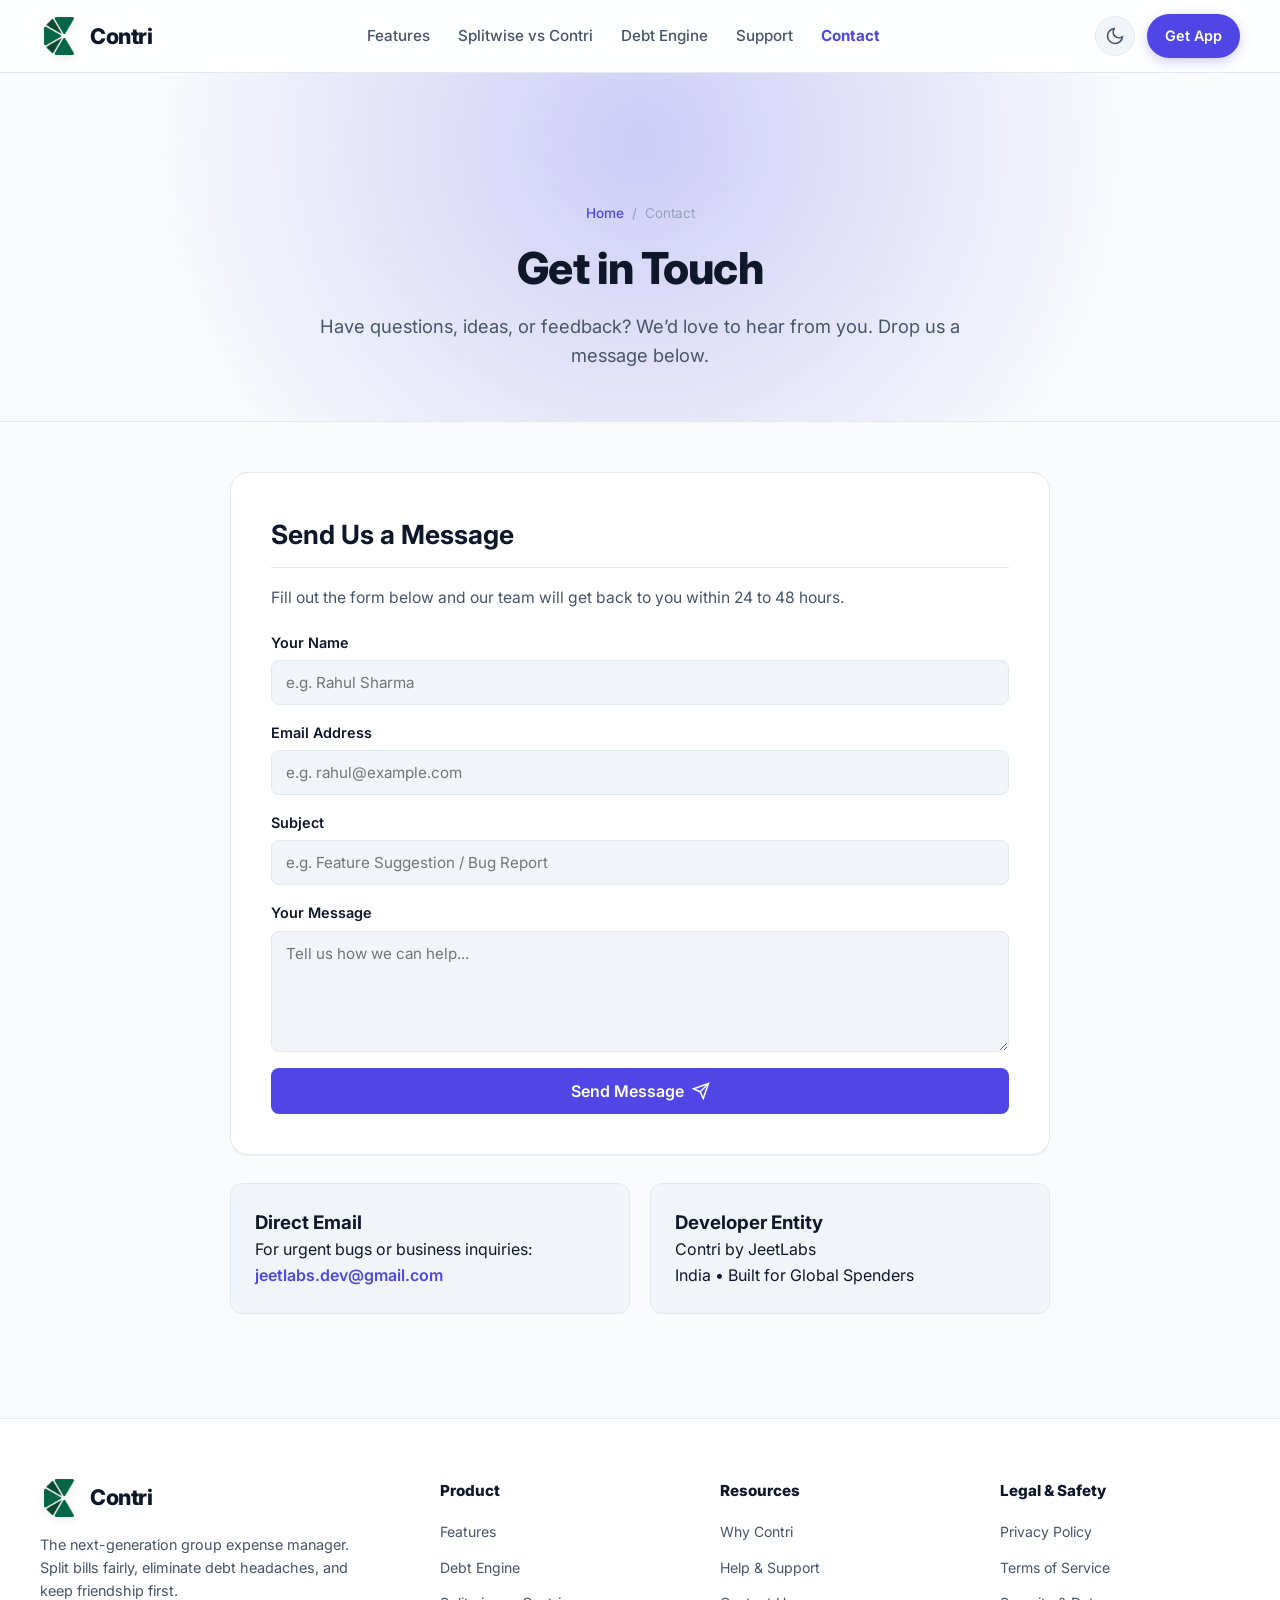
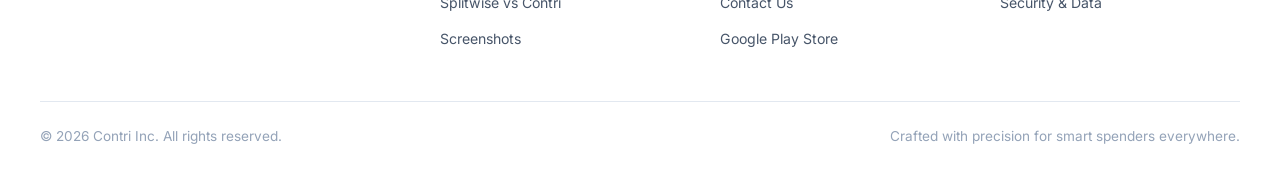
==== contact.html @ 37b5307f "Add full multi-page architecture: Privacy Policy, Terms, Splitwise vs Contri, Debt Engine, Support, " ====
<!DOCTYPE html>
<html lang="en" data-theme="light">
<head>
  <meta charset="UTF-8">
  <meta name="viewport" content="width=device-width, initial-scale=1.0, maximum-scale=5.0">
  <title>Contact Us - Contri | Developer & Customer Support</title>
  <meta name="description" content="Get in touch with the Contri team. Send feedback, report an issue, or ask general inquiries about our group expense splitting app.">
  <meta name="robots" content="index, follow">
  <meta name="theme-color" content="#4f46e5">

  <link rel="canonical" href="https://contri-jeetlabs.github.io/Contri/contact.html">
  <link rel="icon" type="image/png" href="assets/logo/logo.png">
  <link rel="apple-touch-icon" href="assets/logo/logo_with_bg.png">

  <!-- Open Graph -->
  <meta property="og:type" content="website">
  <meta property="og:title" content="Contact Contri Team">
  <meta property="og:description" content="Reach out to the Contri team for support, feature requests, or developer partnerships.">
  <meta property="og:url" content="https://contri-jeetlabs.github.io/Contri/contact.html">
  <meta property="og:image" content="https://contri-jeetlabs.github.io/Contri/assets/logo/logo_with_bg.png">

  <!-- Google Font: Inter -->
  <link rel="preconnect" href="https://fonts.googleapis.com">
  <link rel="preconnect" href="https://fonts.gstatic.com" crossorigin>
  <link href="https://fonts.googleapis.com/css2?family=Inter:wght@400;500;600;700;800;900&display=swap" rel="stylesheet">

  <link rel="stylesheet" href="css/style.css">

  <script type="application/ld+json">
  {
    "@context": "https://schema.org",
    "@type": "ContactPage",
    "name": "Contact Us - Contri",
    "url": "https://contri-jeetlabs.github.io/Contri/contact.html",
    "description": "Contact channels and feedback form for Contri."
  }
  </script>
</head>
<body>

  <!-- Header -->
  <header class="site-header">
    <div class="container nav-wrap">
      <a href="index.html" class="brand-link" aria-label="Contri Home">
        <img src="assets/logo/logo.png" alt="Contri Logo" class="brand-logo-img">
        <span>Contri</span>
      </a>

      <nav>
        <ul class="nav-links">
          <li class="nav-item"><a href="index.html#features">Features</a></li>
          <li class="nav-item"><a href="splitwise-vs-contri.html">Splitwise vs Contri</a></li>
          <li class="nav-item"><a href="debt-engine.html">Debt Engine</a></li>
          <li class="nav-item"><a href="support.html">Support</a></li>
          <li class="nav-item"><a href="contact.html" style="color: var(--color-primary); font-weight: 700;">Contact</a></li>
        </ul>
      </nav>

      <div class="nav-actions">
        <button id="themeToggleBtn" class="theme-toggle-btn" aria-label="Toggle dark/light theme" title="Switch Theme">
          <span id="themeIcon">
            <svg width="20" height="20" viewBox="0 0 24 24" fill="none" stroke="currentColor" stroke-width="2" stroke-linecap="round" stroke-linejoin="round">
              <path d="M21 12.79A9 9 0 1 1 11.21 3 7 7 0 0 0 21 12.79z"></path>
            </svg>
          </span>
        </button>

        <a href="https://play.google.com/store/apps/details?id=com.fndb.contriapp" target="_blank" rel="noopener noreferrer" class="btn-nav-download" title="Download Contri on Google Play">
          <span>Get App</span>
        </a>

        <button id="menuToggle" class="menu-toggle-btn" aria-label="Open mobile navigation menu">
          <svg width="24" height="24" viewBox="0 0 24 24" fill="none" stroke="currentColor" stroke-width="2">
            <line x1="3" y1="12" x2="21" y2="12"></line>
            <line x1="3" y1="6" x2="21" y2="6"></line>
            <line x1="3" y1="18" x2="21" y2="18"></line>
          </svg>
        </button>
      </div>
    </div>

    <!-- Mobile Drawer Nav -->
    <div id="mobileNav" class="mobile-nav">
      <a href="index.html" class="mobile-nav-link">Home</a>
      <a href="splitwise-vs-contri.html" class="mobile-nav-link">Splitwise vs Contri</a>
      <a href="debt-engine.html" class="mobile-nav-link">Debt Engine</a>
      <a href="support.html" class="mobile-nav-link">Support & FAQ</a>
      <a href="contact.html" class="mobile-nav-link">Contact</a>
      <a href="https://play.google.com/store/apps/details?id=com.fndb.contriapp" target="_blank" rel="noopener noreferrer" class="btn-play-store" style="justify-content: center; margin-top: 10px;">
        <span class="play-store-text">
          <span class="play-store-sub">GET IT ON</span>
          <span class="play-store-main">Google Play</span>
        </span>
      </a>
    </div>
  </header>

  <!-- Hero Section -->
  <section class="inner-hero-section">
    <div class="container inner-hero-wrap">
      <div class="breadcrumb-nav">
        <a href="index.html">Home</a>
        <span>/</span>
        <span>Contact</span>
      </div>
      <h1 class="inner-hero-title">Get in Touch</h1>
      <p class="inner-hero-sub">
        Have questions, ideas, or feedback? We’d love to hear from you. Drop us a message below.
      </p>
    </div>
  </section>

  <!-- Content Section -->
  <section class="inner-content-section">
    <div class="container inner-content-wrap">
      
      <div class="prose-card">
        <h2>Send Us a Message</h2>
        <p>Fill out the form below and our team will get back to you within 24 to 48 hours.</p>

        <form class="contact-form" id="contactForm" onsubmit="event.preventDefault(); alert('Thank you for reaching out! Your message has been sent to our developer team.'); this.reset();">
          <div class="form-group">
            <label for="name">Your Name</label>
            <input type="text" id="name" class="form-input" placeholder="e.g. Rahul Sharma" required>
          </div>

          <div class="form-group">
            <label for="email">Email Address</label>
            <input type="email" id="email" class="form-input" placeholder="e.g. rahul@example.com" required>
          </div>

          <div class="form-group">
            <label for="subject">Subject</label>
            <input type="text" id="subject" class="form-input" placeholder="e.g. Feature Suggestion / Bug Report" required>
          </div>

          <div class="form-group">
            <label for="message">Your Message</label>
            <textarea id="message" rows="5" class="form-textarea" placeholder="Tell us how we can help..." required></textarea>
          </div>

          <button type="submit" class="btn-submit">
            <span>Send Message</span>
            <svg width="18" height="18" viewBox="0 0 24 24" fill="none" stroke="currentColor" stroke-width="2">
              <line x1="22" y1="2" x2="11" y2="13"></line>
              <polygon points="22 2 15 22 11 13 2 9 22 2"></polygon>
            </svg>
          </button>
        </form>
      </div>

      <div class="feature-vs-grid">
        <div class="vs-card">
          <h3>Direct Email</h3>
          <p>For urgent bugs or business inquiries:</p>
          <p><a href="mailto:jeetlabs.dev@gmail.com" style="color: var(--color-primary); font-weight: 600;">jeetlabs.dev@gmail.com</a></p>
        </div>

        <div class="vs-card">
          <h3>Developer Entity</h3>
          <p>Contri by JeetLabs</p>
          <p>India • Built for Global Spenders</p>
        </div>
      </div>

    </div>
  </section>

  <!-- Footer -->
  <footer class="site-footer">
    <div class="container">
      <div class="footer-top">
        <div class="footer-brand-col">
          <a href="index.html" class="brand-link">
            <img src="assets/logo/logo.png" alt="Contri Logo" class="brand-logo-img">
            <span>Contri</span>
          </a>
          <p class="footer-desc">
            The next-generation group expense manager. Split bills fairly, eliminate debt headaches, and keep friendship first.
          </p>
        </div>

        <div class="footer-col">
          <h4>Product</h4>
          <ul>
            <li><a href="index.html#features">Features</a></li>
            <li><a href="debt-engine.html">Debt Engine</a></li>
            <li><a href="splitwise-vs-contri.html">Splitwise vs Contri</a></li>
            <li><a href="index.html#screenshots">Screenshots</a></li>
          </ul>
        </div>

        <div class="footer-col">
          <h4>Resources</h4>
          <ul>
            <li><a href="index.html#comparison">Why Contri</a></li>
            <li><a href="support.html">Help & Support</a></li>
            <li><a href="contact.html">Contact Us</a></li>
            <li><a href="https://play.google.com/store/apps/details?id=com.fndb.contriapp" target="_blank" rel="noopener noreferrer">Google Play Store</a></li>
          </ul>
        </div>

        <div class="footer-col">
          <h4>Legal & Safety</h4>
          <ul>
            <li><a href="privacy.html">Privacy Policy</a></li>
            <li><a href="terms.html">Terms of Service</a></li>
            <li><a href="support.html#security">Security & Data</a></li>
          </ul>
        </div>
      </div>

      <div class="footer-bottom">
        <p>&copy; 2026 Contri Inc. All rights reserved.</p>
        <p>Crafted with precision for smart spenders everywhere.</p>
      </div>
    </div>
  </footer>

  <script src="js/app.js"></script>
</body>
</html>
---- css/style.css ----
/* ==========================================================================
   Contri - The Smartest Way to Split Expenses
   Official Landing Page Stylesheet
   Crafted with Intentional Aesthetic, Dual-Theme Support & 320px Responsiveness
   ========================================================================== */

:root {
  /* Brand Tokens - Light Theme */
  --color-primary: #4f46e5;
  --color-primary-hover: #4338ca;
  --color-primary-light: #eef2ff;
  --color-primary-glow: rgba(79, 70, 229, 0.25);
  
  --color-secondary: #0d9488;
  --color-secondary-light: #f0fdfa;
  
  --color-accent-green: #10b981;
  --color-accent-green-bg: #ecfdf5;
  --color-accent-green-text: #065f46;
  
  --color-accent-red: #ef4444;
  --color-accent-red-bg: #fef2f2;
  --color-accent-red-text: #991b1b;
  
  --color-brand-emerald: #059669;
  --color-brand-mint: #d1fae5;

  /* Surfaces & Backgrounds */
  --bg-page: #f8fafc;
  --bg-surface: #ffffff;
  --bg-surface-elevated: #ffffff;
  --bg-surface-subtle: #f1f5f9;
  --bg-glass: rgba(255, 255, 255, 0.85);
  --bg-phone-frame: #1e293b;
  --bg-phone-screen: #f8fafc;

  /* Borders & Dividers */
  --border-subtle: #e2e8f0;
  --border-strong: #cbd5e1;
  --border-focus: #6366f1;

  /* Typography */
  --text-primary: #0f172a;
  --text-secondary: #475569;
  --text-muted: #94a3b8;
  --text-inverse: #ffffff;
  --font-family: 'Inter', -apple-system, BlinkMacSystemFont, 'Segoe UI', Roboto, Helvetica, Arial, sans-serif;

  /* Shadows */
  --shadow-sm: 0 1px 2px 0 rgba(0, 0, 0, 0.05);
  --shadow-md: 0 4px 6px -1px rgba(0, 0, 0, 0.08), 0 2px 4px -2px rgba(0, 0, 0, 0.05);
  --shadow-lg: 0 10px 15px -3px rgba(0, 0, 0, 0.08), 0 4px 6px -4px rgba(0, 0, 0, 0.04);
  --shadow-xl: 0 20px 25px -5px rgba(0, 0, 0, 0.1), 0 8px 10px -6px rgba(0, 0, 0, 0.05);
  --shadow-glow: 0 0 35px -5px rgba(79, 70, 229, 0.25);
  --shadow-phone: 0 25px 60px -15px rgba(15, 23, 42, 0.25), 0 0 0 1px rgba(255, 255, 255, 0.1);

  /* Radius */
  --radius-sm: 8px;
  --radius-md: 12px;
  --radius-lg: 18px;
  --radius-xl: 26px;
  --radius-full: 9999px;

  /* Transitions */
  --transition-fast: 0.15s cubic-bezier(0.4, 0, 0.2, 1);
  --transition-normal: 0.3s cubic-bezier(0.4, 0, 0.2, 1);
  --transition-spring: 0.5s cubic-bezier(0.175, 0.885, 0.32, 1.275);
}

/* Dark Theme Tokens */
[data-theme="dark"] {
  --color-primary: #6366f1;
  --color-primary-hover: #4f46e5;
  --color-primary-light: rgba(99, 102, 241, 0.15);
  --color-primary-glow: rgba(99, 102, 241, 0.35);

  --color-secondary: #14b8a6;
  --color-secondary-light: rgba(20, 184, 166, 0.15);

  --color-accent-green: #34d399;
  --color-accent-green-bg: rgba(16, 185, 129, 0.15);
  --color-accent-green-text: #a7f3d0;

  --color-accent-red: #f87171;
  --color-accent-red-bg: rgba(239, 68, 68, 0.15);
  --color-accent-red-text: #fecaca;

  --color-brand-emerald: #10b981;
  --color-brand-mint: rgba(16, 185, 129, 0.2);

  --bg-page: #090d16;
  --bg-surface: #111827;
  --bg-surface-elevated: #1e293b;
  --bg-surface-subtle: #172033;
  --bg-glass: rgba(17, 24, 39, 0.85);
  --bg-phone-frame: #030712;
  --bg-phone-screen: #0f172a;

  --border-subtle: #1f293d;
  --border-strong: #334155;
  --border-focus: #818cf8;

  --text-primary: #f8fafc;
  --text-secondary: #cbd5e1;
  --text-muted: #64748b;
  --text-inverse: #090d16;

  --shadow-sm: 0 1px 2px 0 rgba(0, 0, 0, 0.4);
  --shadow-md: 0 4px 6px -1px rgba(0, 0, 0, 0.5), 0 2px 4px -2px rgba(0, 0, 0, 0.4);
  --shadow-lg: 0 10px 15px -3px rgba(0, 0, 0, 0.6), 0 4px 6px -4px rgba(0, 0, 0, 0.4);
  --shadow-xl: 0 20px 25px -5px rgba(0, 0, 0, 0.7), 0 8px 10px -6px rgba(0, 0, 0, 0.5);
  --shadow-glow: 0 0 45px 0 rgba(99, 102, 241, 0.2);
  --shadow-phone: 0 25px 60px -15px rgba(0, 0, 0, 0.8), 0 0 0 1px rgba(255, 255, 255, 0.08);
}

/* ==========================================================================
   Base & Reset
   ========================================================================== */
*, *::before, *::after {
  box-sizing: border-box;
  margin: 0;
  padding: 0;
}

html {
  scroll-behavior: smooth;
  font-size: 16px;
  -webkit-text-size-adjust: 100%;
}

body {
  font-family: var(--font-family);
  background-color: var(--bg-page);
  color: var(--text-primary);
  line-height: 1.6;
  overflow-x: hidden;
  transition: background-color var(--transition-normal), color var(--transition-normal);
  min-width: 320px;
}

a {
  color: inherit;
  text-decoration: none;
}

img, svg {
  display: block;
  max-width: 100%;
}

button {
  font-family: inherit;
  cursor: pointer;
  border: none;
  background: none;
}

/* Container */
.container {
  width: 100%;
  max-width: 1240px;
  margin: 0 auto;
  padding: 0 20px;
}

@media (max-width: 640px) {
  .container {
    padding: 0 16px;
  }
}

/* ==========================================================================
   Header & Navigation
   ========================================================================== */
.site-header {
  position: sticky;
  top: 0;
  z-index: 100;
  background: var(--bg-glass);
  backdrop-filter: blur(16px);
  -webkit-backdrop-filter: blur(16px);
  border-bottom: 1px solid var(--border-subtle);
  transition: background var(--transition-normal), border var(--transition-normal);
}

.nav-wrap {
  display: flex;
  align-items: center;
  justify-content: space-between;
  height: 72px;
}

.brand-link {
  display: flex;
  align-items: center;
  gap: 12px;
  font-weight: 800;
  font-size: 1.35rem;
  letter-spacing: -0.02em;
  color: var(--text-primary);
}

.brand-logo-img {
  width: 38px;
  height: 38px;
  object-fit: contain;
  filter: drop-shadow(0 2px 4px rgba(0, 0, 0, 0.1));
}

.nav-links {
  display: flex;
  align-items: center;
  gap: 28px;
  list-style: none;
}

.nav-item a {
  font-size: 0.95rem;
  font-weight: 500;
  color: var(--text-secondary);
  transition: color var(--transition-fast);
  position: relative;
}

.nav-item a:hover {
  color: var(--color-primary);
}

.nav-actions {
  display: flex;
  align-items: center;
  gap: 12px;
}

.theme-toggle-btn {
  width: 40px;
  height: 40px;
  border-radius: var(--radius-full);
  display: flex;
  align-items: center;
  justify-content: center;
  background: var(--bg-surface-subtle);
  color: var(--text-secondary);
  border: 1px solid var(--border-subtle);
  transition: all var(--transition-fast);
}

.theme-toggle-btn:hover {
  color: var(--color-primary);
  border-color: var(--color-primary);
  transform: rotate(15deg);
}

.btn-nav-download {
  display: inline-flex;
  align-items: center;
  gap: 8px;
  padding: 10px 18px;
  background: var(--color-primary);
  color: #ffffff !important;
  font-size: 0.9rem;
  font-weight: 600;
  border-radius: var(--radius-full);
  box-shadow: 0 4px 12px var(--color-primary-glow);
  transition: all var(--transition-fast);
}

.btn-nav-download:hover {
  background: var(--color-primary-hover);
  transform: translateY(-1px);
  box-shadow: 0 6px 16px var(--color-primary-glow);
}

.menu-toggle-btn {
  display: none;
  width: 40px;
  height: 40px;
  align-items: center;
  justify-content: center;
  color: var(--text-primary);
  background: var(--bg-surface-subtle);
  border-radius: var(--radius-sm);
  border: 1px solid var(--border-subtle);
}

/* Mobile Nav Drawer */
.mobile-nav {
  display: none;
  position: fixed;
  top: 72px;
  left: 0;
  right: 0;
  background: var(--bg-surface);
  border-bottom: 1px solid var(--border-subtle);
  padding: 20px;
  box-shadow: var(--shadow-xl);
  z-index: 99;
  flex-direction: column;
  gap: 16px;
}

.mobile-nav.open {
  display: flex;
  animation: slideDown 0.25s ease-out;
}

.mobile-nav-link {
  font-size: 1.05rem;
  font-weight: 600;
  padding: 10px 0;
  border-bottom: 1px solid var(--border-subtle);
  color: var(--text-primary);
}

/* ==========================================================================
   Hero Section
   ========================================================================== */
.hero-section {
  position: relative;
  padding: 60px 0 80px;
  overflow: hidden;
}

.hero-glow-bg {
  position: absolute;
  top: -100px;
  left: 50%;
  transform: translateX(-50%);
  width: 900px;
  height: 500px;
  background: radial-gradient(circle, var(--color-primary-glow) 0%, rgba(13, 148, 136, 0.08) 50%, transparent 75%);
  filter: blur(80px);
  pointer-events: none;
  z-index: 0;
}

.hero-grid {
  display: grid;
  grid-template-columns: 1.1fr 0.9fr;
  align-items: center;
  gap: 48px;
  position: relative;
  z-index: 1;
}

.hero-content {
  display: flex;
  flex-direction: column;
  align-items: flex-start;
}

.hero-badge {
  display: inline-flex;
  align-items: center;
  gap: 8px;
  padding: 6px 14px;
  background: var(--color-primary-light);
  border: 1px solid rgba(79, 70, 229, 0.2);
  border-radius: var(--radius-full);
  font-size: 0.85rem;
  font-weight: 600;
  color: var(--color-primary);
  margin-bottom: 20px;
}

.badge-pulse-dot {
  width: 8px;
  height: 8px;
  background-color: var(--color-accent-green);
  border-radius: var(--radius-full);
  box-shadow: 0 0 0 0 rgba(16, 185, 129, 0.7);
  animation: pulseGreen 2s infinite;
}

.hero-title {
  font-size: clamp(2.3rem, 4.5vw, 3.8rem);
  font-weight: 900;
  line-height: 1.12;
  letter-spacing: -0.035em;
  color: var(--text-primary);
  margin-bottom: 20px;
}

.text-gradient {
  background: linear-gradient(135deg, var(--color-primary) 0%, #0d9488 100%);
  -webkit-background-clip: text;
  -webkit-text-fill-color: transparent;
}

.hero-description {
  font-size: clamp(1.05rem, 1.8vw, 1.25rem);
  color: var(--text-secondary);
  line-height: 1.6;
  margin-bottom: 32px;
  max-width: 540px;
}

.hero-cta-group {
  display: flex;
  flex-wrap: wrap;
  align-items: center;
  gap: 16px;
  margin-bottom: 36px;
  width: 100%;
}

.btn-play-store {
  display: inline-flex;
  align-items: center;
  gap: 14px;
  padding: 12px 24px;
  background: #000000;
  color: #ffffff !important;
  border-radius: var(--radius-md);
  border: 1px solid #334155;
  transition: all var(--transition-fast);
  box-shadow: var(--shadow-md);
}

[data-theme="dark"] .btn-play-store {
  background: #1e293b;
  border-color: #475569;
}

.btn-play-store:hover {
  transform: translateY(-2px);
  box-shadow: var(--shadow-lg);
  border-color: var(--color-primary);
}

.play-store-icon {
  width: 28px;
  height: 28px;
  flex-shrink: 0;
}

.play-store-text {
  display: flex;
  flex-direction: column;
  text-align: left;
}

.play-store-sub {
  font-size: 0.7rem;
  letter-spacing: 0.05em;
  text-transform: uppercase;
  color: #94a3b8;
  line-height: 1;
  margin-bottom: 3px;
}

.play-store-main {
  font-size: 1.15rem;
  font-weight: 700;
  line-height: 1.1;
  color: #ffffff;
}

.btn-tour-demo {
  display: inline-flex;
  align-items: center;
  gap: 10px;
  padding: 14px 22px;
  background: var(--bg-surface);
  color: var(--text-primary);
  border: 1px solid var(--border-subtle);
  border-radius: var(--radius-md);
  font-weight: 600;
  font-size: 0.98rem;
  box-shadow: var(--shadow-sm);
  transition: all var(--transition-fast);
}

.btn-tour-demo:hover {
  border-color: var(--color-primary);
  color: var(--color-primary);
  background: var(--color-primary-light);
  transform: translateY(-2px);
}

.hero-feature-highlights {
  display: flex;
  flex-wrap: wrap;
  align-items: center;
  gap: 10px;
  padding-top: 16px;
  border-top: 1px solid var(--border-subtle);
  width: 100%;
}

.feature-highlight-pill {
  display: inline-flex;
  align-items: center;
  gap: 6px;
  background: var(--bg-surface-elevated);
  border: 1px solid var(--border-subtle);
  border-radius: var(--radius-full);
  padding: 6px 14px;
  font-size: 0.8rem;
  font-weight: 600;
  color: var(--text-secondary);
  transition: all var(--transition-fast);
}

.feature-highlight-pill:hover {
  border-color: var(--color-brand-primary);
  color: var(--text-primary);
}

.feature-highlight-pill .highlight-icon {
  color: var(--color-brand-primary);
  font-weight: 800;
  font-size: 0.85rem;
}

/* ==========================================================================
   Hero Visual / Interactive 3D Phone Mockup (The Star Component)
   ========================================================================== */
.hero-phone-showcase {
  display: flex;
  flex-direction: column;
  align-items: center;
  justify-content: center;
  position: relative;
}

/* Floating Badges around Phone */
.floating-badge {
  position: absolute;
  background: var(--bg-surface);
  border: 1px solid var(--border-subtle);
  border-radius: var(--radius-lg);
  padding: 12px 16px;
  display: flex;
  align-items: center;
  gap: 12px;
  box-shadow: var(--shadow-xl);
  z-index: 10;
  backdrop-filter: blur(10px);
  animation: floatCard 4s ease-in-out infinite;
}

.badge-top-left {
  top: 40px;
  left: -25px;
  animation-delay: 0s;
}

.badge-bottom-right {
  bottom: 60px;
  right: -25px;
  animation-delay: 2s;
}

.badge-icon-box {
  width: 40px;
  height: 40px;
  border-radius: var(--radius-md);
  display: flex;
  align-items: center;
  justify-content: center;
  font-size: 1.25rem;
  flex-shrink: 0;
}

.badge-icon-green {
  background: var(--color-accent-green-bg);
  color: var(--color-accent-green);
}

.badge-icon-indigo {
  background: var(--color-primary-light);
  color: var(--color-primary);
}

.badge-info-label {
  font-size: 0.72rem;
  text-transform: uppercase;
  font-weight: 700;
  letter-spacing: 0.04em;
  color: var(--text-muted);
}

.badge-info-val {
  font-size: 1rem;
  font-weight: 800;
  color: var(--text-primary);
}

/* Smartphone Chassis */
.smartphone-device {
  width: 320px;
  height: 650px;
  background: var(--bg-phone-frame);
  border-radius: 48px;
  padding: 10px;
  box-shadow: var(--shadow-phone);
  position: relative;
  display: flex;
  flex-direction: column;
  border: 4px solid #334155;
  transition: transform 0.4s cubic-bezier(0.2, 0.8, 0.2, 1);
}

.smartphone-device:hover {
  transform: translateY(-6px) scale(1.01);
}

/* Glare & Reflection overlay */
.phone-glare {
  position: absolute;
  top: 0;
  left: 0;
  right: 0;
  height: 45%;
  background: linear-gradient(135deg, rgba(255, 255, 255, 0.12) 0%, transparent 60%);
  border-top-left-radius: 44px;
  border-top-right-radius: 44px;
  pointer-events: none;
  z-index: 20;
}

/* Dynamic Island / Speaker Notch */
.phone-island {
  position: absolute;
  top: 14px;
  left: 50%;
  transform: translateX(-50%);
  width: 96px;
  height: 24px;
  background: #000000;
  border-radius: 20px;
  z-index: 25;
  display: flex;
  align-items: center;
  justify-content: flex-end;
  padding: 0 10px;
  box-shadow: 0 1px 3px rgba(0, 0, 0, 0.3);
}

.island-camera {
  width: 10px;
  height: 10px;
  background: #111827;
  border-radius: var(--radius-full);
  border: 1px solid #1f2937;
}

/* Phone Screen Viewport */
.phone-screen {
  flex: 1;
  background: var(--bg-phone-screen);
  border-radius: 38px;
  overflow: hidden;
  position: relative;
  display: flex;
  flex-direction: column;
}

/* Screen Mode Switcher (Interactive vs Authentic Screenshot) */
.screen-mode-pill {
  position: absolute;
  top: 44px;
  left: 50%;
  transform: translateX(-50%);
  background: rgba(15, 23, 42, 0.85);
  backdrop-filter: blur(8px);
  padding: 3px 8px;
  border-radius: var(--radius-full);
  display: flex;
  gap: 4px;
  z-index: 18;
}

.mode-btn {
  font-size: 0.65rem;
  font-weight: 700;
  padding: 3px 8px;
  border-radius: var(--radius-full);
  color: #94a3b8;
  transition: all var(--transition-fast);
}

.mode-btn.active {
  background: var(--color-primary);
  color: #ffffff;
}

/* Status Bar Inside Phone */
.phone-status-bar {
  display: flex;
  justify-content: space-between;
  align-items: center;
  padding: 10px 18px 4px;
  font-size: 0.72rem;
  font-weight: 700;
  color: var(--text-primary);
  z-index: 15;
}

.status-time {
  font-weight: 700;
}

.status-icons {
  display: flex;
  align-items: center;
  gap: 6px;
  font-size: 0.7rem;
}

/* Screen Slides Container */
.screen-slides-wrap {
  flex: 1;
  position: relative;
  overflow: hidden;
}

.screen-slide {
  position: absolute;
  top: 0;
  left: 0;
  right: 0;
  bottom: 0;
  opacity: 0;
  transform: translateX(30px);
  transition: opacity 0.4s ease, transform 0.4s ease;
  pointer-events: none;
  display: flex;
  flex-direction: column;
  overflow-y: auto;
  scrollbar-width: none;
  -ms-overflow-style: none;
}

.screen-slide::-webkit-scrollbar {
  display: none;
}

.screen-slide.active {
  opacity: 1;
  transform: translateX(0);
  pointer-events: auto;
}

/* Authentic Screenshot Image mode */
.screenshot-img-view {
  width: 100%;
  height: 100%;
  object-fit: cover;
  display: block;
}

/* ==========================================================================
   Interactive Phone UI Components (Faithfully mirroring Contri App)
   ========================================================================== */
.app-screen-body {
  padding: 12px 14px 60px;
  display: flex;
  flex-direction: column;
  gap: 12px;
}

/* Top App Bar */
.mock-app-bar {
  display: flex;
  justify-content: space-between;
  align-items: center;
  margin-bottom: 2px;
  padding-top: 4px;
}

.mock-greeting {
  font-size: 0.72rem;
  color: var(--text-muted);
  font-weight: 500;
}

.mock-user-name {
  font-size: 1.15rem;
  font-weight: 800;
  color: var(--text-primary);
  line-height: 1.15;
  letter-spacing: -0.01em;
}

.mock-user-actions {
  display: flex;
  align-items: center;
  gap: 8px;
}

.mock-bell-btn {
  width: 32px;
  height: 32px;
  border-radius: var(--radius-full);
  background: var(--bg-surface);
  border: 1px solid var(--border-subtle);
  display: flex;
  align-items: center;
  justify-content: center;
  color: var(--text-secondary);
  position: relative;
  box-shadow: var(--shadow-sm);
  cursor: pointer;
}

.mock-bell-dot {
  position: absolute;
  top: 5px;
  right: 5px;
  width: 6px;
  height: 6px;
  background: #ef4444;
  border-radius: 50%;
  border: 1.2px solid var(--bg-surface);
}

.mock-avatar-user {
  width: 34px;
  height: 34px;
  border-radius: var(--radius-full);
  background: radial-gradient(circle at 35% 35%, #e11d48, #9f1239, #4c0519);
  border: 2px solid var(--bg-surface);
  color: #fff;
  display: flex;
  align-items: center;
  justify-content: center;
  font-size: 0.75rem;
  font-weight: 700;
  box-shadow: 0 2px 5px rgba(0, 0, 0, 0.15);
  cursor: pointer;
}

.mock-avatar-user-sm {
  width: 28px;
  height: 28px;
  border-radius: var(--radius-full);
  background: radial-gradient(circle at 35% 35%, #e11d48, #9f1239, #4c0519);
  border: 1.5px solid var(--bg-surface);
  color: #fff;
  display: flex;
  align-items: center;
  justify-content: center;
  font-size: 0.65rem;
  font-weight: 700;
  flex-shrink: 0;
}

/* Executive Net Balance Card (FlipSummaryCard) */
.mock-balance-card {
  background: var(--bg-surface);
  border: 1px solid rgba(46, 125, 50, 0.22);
  border-radius: 20px;
  padding: 13px 14px;
  box-shadow: var(--shadow-sm);
  display: flex;
  flex-direction: column;
  gap: 8px;
}

[data-theme="dark"] .mock-balance-card {
  border-color: rgba(76, 175, 80, 0.25);
}

.mock-balance-header {
  display: flex;
  justify-content: space-between;
  align-items: center;
}

.mock-balance-label {
  display: flex;
  align-items: center;
  gap: 5px;
  font-size: 0.65rem;
  font-weight: 800;
  letter-spacing: 0.08em;
  color: var(--text-muted);
}

.mock-icon-circle-success {
  width: 20px;
  height: 20px;
  border-radius: 50%;
  background: rgba(46, 125, 50, 0.12);
  color: #2e7d32;
  display: flex;
  align-items: center;
  justify-content: center;
}

[data-theme="dark"] .mock-icon-circle-success {
  background: rgba(76, 175, 80, 0.15);
  color: #4caf50;
}

.mock-status-pill-row {
  display: flex;
  align-items: center;
  gap: 4px;
}

.mock-pill-receive {
  font-size: 0.6rem;
  font-weight: 800;
  letter-spacing: 0.04em;
  padding: 2.5px 7px;
  border-radius: var(--radius-full);
  background: rgba(46, 125, 50, 0.1);
  color: #2e7d32;
  display: flex;
  align-items: center;
  gap: 4px;
}

[data-theme="dark"] .mock-pill-receive {
  background: rgba(76, 175, 80, 0.15);
  color: #4caf50;
}

.mock-pill-dot {
  width: 5px;
  height: 5px;
  border-radius: 50%;
  background: currentColor;
}

.mock-info-btn {
  color: var(--text-muted);
  cursor: pointer;
  display: flex;
  align-items: center;
  padding: 2px;
}

.mock-balance-amount {
  font-size: 1.85rem;
  font-weight: 900;
  color: #2e7d32;
  letter-spacing: -0.02em;
  line-height: 1;
  display: flex;
  align-items: baseline;
}

[data-theme="dark"] .mock-balance-amount {
  color: #4caf50;
}

.mock-amount-fraction {
  font-size: 1.35rem;
  font-weight: 700;
  opacity: 0.9;
}

.mock-balance-sub {
  font-size: 0.66rem;
  color: var(--text-muted);
  line-height: 1.2;
}

.mock-inner-split-card {
  background: var(--bg-surface-subtle);
  border-radius: 12px;
  border: 1px solid rgba(143, 143, 143, 0.12);
  padding: 7px 10px;
  display: flex;
  justify-content: space-between;
  align-items: center;
  margin-top: 2px;
}

.mock-split-col {
  display: flex;
  flex-direction: column;
  gap: 1px;
}

.mock-split-title {
  font-size: 0.62rem;
  color: var(--text-secondary);
  font-weight: 600;
  display: flex;
  align-items: center;
  gap: 3px;
}

.mock-split-divider {
  width: 1px;
  height: 24px;
  background: var(--border-subtle);
}

.mock-split-val-payable {
  font-size: 0.9rem;
  font-weight: 800;
  color: #d32f2f;
  line-height: 1.1;
}

[data-theme="dark"] .mock-split-val-payable {
  color: #ef5350;
}

.mock-split-val-receivable {
  font-size: 0.9rem;
  font-weight: 800;
  color: #2e7d32;
  line-height: 1.1;
}

[data-theme="dark"] .mock-split-val-receivable {
  color: #4caf50;
}

.mock-sub-fraction {
  font-size: 0.72rem;
  font-weight: 600;
}

.mock-card-swipe-hint {
  display: flex;
  align-items: center;
  justify-content: center;
  gap: 4px;
  font-size: 0.6rem;
  font-weight: 500;
  color: var(--text-muted);
  margin-top: 2px;
}

/* Quick Actions in Phone */
.mock-action-row {
  display: grid;
  grid-template-columns: 1fr 1fr;
  gap: 8px;
}

.mock-btn-add-primary {
  height: 42px;
  background: linear-gradient(135deg, var(--color-primary), #6366f1);
  color: #ffffff;
  border-radius: 14px;
  padding: 0 10px;
  font-size: 0.72rem;
  font-weight: 700;
  display: flex;
  align-items: center;
  justify-content: center;
  gap: 5px;
  box-shadow: 0 4px 10px var(--color-primary-glow);
  cursor: pointer;
  transition: transform var(--transition-fast);
}

.mock-btn-join-group {
  height: 42px;
  background: var(--bg-surface);
  color: var(--text-primary);
  border: 1.2px solid var(--border-subtle);
  border-radius: 14px;
  padding: 0 10px;
  font-size: 0.72rem;
  font-weight: 700;
  display: flex;
  align-items: center;
  justify-content: center;
  gap: 5px;
  cursor: pointer;
  box-shadow: var(--shadow-sm);
  transition: transform var(--transition-fast);
}

.mock-btn-add-primary:hover,
.mock-btn-join-group:hover {
  transform: translateY(-1px);
}

/* Your Groups Header & Badges */
.mock-section-title {
  display: flex;
  justify-content: space-between;
  align-items: center;
  font-size: 0.8rem;
  font-weight: 800;
  color: var(--text-primary);
  margin-top: 2px;
}

.mock-badge-count {
  background: var(--color-primary-light);
  color: var(--color-primary);
  font-size: 0.62rem;
  font-weight: 800;
  padding: 1px 6px;
  border-radius: var(--radius-full);
}

.mock-badge-count.cyan {
  background: rgba(14, 165, 233, 0.15);
  color: #0284c7;
}

.mock-add-group-circle {
  color: var(--color-primary);
  display: flex;
  align-items: center;
  cursor: pointer;
}

.mock-link-see-all {
  font-size: 0.68rem;
  font-weight: 700;
  color: var(--color-primary);
  cursor: pointer;
}

/* Group Cards List */
.mock-group-item {
  background: var(--bg-surface);
  border: 1px solid var(--border-subtle);
  border-radius: 16px;
  padding: 8px 10px;
  display: flex;
  align-items: center;
  justify-content: space-between;
  box-shadow: var(--shadow-sm);
  cursor: pointer;
  transition: all var(--transition-fast);
}

.mock-group-item:hover {
  border-color: var(--color-primary);
  transform: translateX(2px);
}

.mock-group-left {
  display: flex;
  align-items: center;
  gap: 9px;
}

.mock-squircle-icon {
  width: 38px;
  height: 38px;
  border-radius: 12px;
  display: flex;
  align-items: center;
  justify-content: center;
  font-size: 0.95rem;
  flex-shrink: 0;
  border: 1px solid rgba(143, 143, 143, 0.12);
}

.mock-group-name {
  font-size: 0.78rem;
  font-weight: 800;
  color: var(--text-primary);
  line-height: 1.1;
}

.mock-group-meta {
  font-size: 0.62rem;
  color: var(--text-muted);
  display: flex;
  align-items: center;
  gap: 3px;
  margin-top: 1px;
}

.mock-avatar-stack {
  display: flex;
  align-items: center;
  margin-top: 3px;
}

.mock-stack-avatar {
  width: 17px;
  height: 17px;
  border-radius: 50%;
  border: 1.5px solid var(--bg-surface);
  margin-left: -4px;
  font-size: 0.45rem;
  font-weight: 800;
  display: flex;
  align-items: center;
  justify-content: center;
  color: #fff;
  flex-shrink: 0;
}

.mock-stack-avatar:first-child {
  margin-left: 0;
}

.mock-group-status-pill {
  padding: 3px 8px;
  border-radius: 10px;
  display: flex;
  flex-direction: column;
  align-items: flex-end;
  border: 1px solid transparent;
}

.mock-group-status-pill.green {
  background: rgba(46, 125, 50, 0.08);
  border-color: rgba(46, 125, 50, 0.2);
  color: #2e7d32;
}

[data-theme="dark"] .mock-group-status-pill.green {
  background: rgba(76, 175, 80, 0.12);
  border-color: rgba(76, 175, 80, 0.25);
  color: #4caf50;
}

.mock-group-status-pill.red {
  background: rgba(211, 47, 47, 0.08);
  border-color: rgba(211, 47, 47, 0.2);
  color: #d32f2f;
}

[data-theme="dark"] .mock-group-status-pill.red {
  background: rgba(239, 83, 80, 0.12);
  border-color: rgba(239, 83, 80, 0.25);
  color: #ef5350;
}

.mock-status-text {
  font-size: 0.52rem;
  font-weight: 800;
  letter-spacing: 0.03em;
  text-transform: uppercase;
}

.mock-status-amount {
  font-size: 0.75rem;
  font-weight: 900;
  line-height: 1.1;
}

.mock-chevron {
  color: var(--text-muted);
  font-size: 0.9rem;
  font-weight: 700;
}

/* Material 3 Bottom Nav in Phone */
.mock-phone-nav {
  position: absolute;
  bottom: 0;
  left: 0;
  right: 0;
  height: 54px;
  background: var(--bg-surface);
  border-top: 1px solid var(--border-subtle);
  display: flex;
  align-items: center;
  justify-content: space-around;
  padding: 0 4px;
  z-index: 10;
}

.mock-nav-item {
  display: flex;
  flex-direction: column;
  align-items: center;
  justify-content: center;
  flex: 1;
  gap: 2px;
  font-size: 0.6rem;
  font-weight: 600;
  color: var(--text-muted);
  cursor: pointer;
}

.mock-nav-item.active {
  color: var(--color-primary);
  font-weight: 800;
}

.mock-nav-pill {
  padding: 2px 14px;
  border-radius: 12px;
  display: flex;
  align-items: center;
  justify-content: center;
}

.mock-nav-item.active .mock-nav-pill {
  background: var(--color-primary-light);
}

.mock-nav-fab-btn {
  width: 42px;
  height: 42px;
  border-radius: 50%;
  background: var(--color-primary);
  color: #ffffff;
  display: flex;
  align-items: center;
  justify-content: center;
  box-shadow: 0 4px 10px var(--color-primary-glow);
  cursor: pointer;
  transition: transform var(--transition-fast);
  margin-top: -8px;
}

.mock-nav-fab-btn:hover {
  transform: scale(1.06);
}

/* Group Details AppBar & Tabs */
.mock-group-appbar {
  display: flex;
  justify-content: space-between;
  align-items: center;
  padding-top: 2px;
}

.mock-appbar-left {
  display: flex;
  align-items: center;
  gap: 8px;
  cursor: pointer;
}

.mock-appbar-title {
  font-size: 1.05rem;
  font-weight: 800;
  color: var(--text-primary);
}

.mock-appbar-actions {
  display: flex;
  align-items: center;
  gap: 12px;
  color: var(--text-secondary);
  font-size: 0.85rem;
}

.mock-appbar-actions span {
  cursor: pointer;
  display: flex;
  align-items: center;
}

.mock-tabs-bar {
  display: grid;
  grid-template-columns: repeat(4, 1fr);
  text-align: center;
  border-bottom: 1px solid var(--border-subtle);
  font-size: 0.7rem;
  font-weight: 700;
  margin-top: 4px;
}

.mock-tab-item {
  padding-bottom: 6px;
  color: #008080;
  cursor: pointer;
  position: relative;
  transition: color var(--transition-fast);
}

[data-theme="dark"] .mock-tab-item {
  color: #1ea3a3;
}

.mock-tab-item.active {
  color: var(--color-primary);
  font-weight: 800;
}

.mock-tab-item.active::after {
  content: '';
  position: absolute;
  bottom: -1px;
  left: 10%;
  right: 10%;
  height: 2px;
  background: var(--color-primary);
  border-radius: 2px;
}

.mock-section-teal-title {
  font-size: 0.65rem;
  font-weight: 800;
  letter-spacing: 0.06em;
  color: #008080;
  text-transform: uppercase;
  margin-top: 4px;
}

[data-theme="dark"] .mock-section-teal-title {
  color: #1ea3a3;
}

.mock-section-indigo-title {
  font-size: 0.65rem;
  font-weight: 800;
  letter-spacing: 0.06em;
  color: var(--color-primary);
  text-transform: uppercase;
  margin-top: 6px;
}

/* Expenses Tab List */
.mock-expense-list {
  display: flex;
  flex-direction: column;
  gap: 8px;
}

.mock-expense-card {
  background: var(--bg-surface);
  border: 1px solid var(--border-subtle);
  border-radius: 14px;
  padding: 9px 11px;
  display: flex;
  align-items: center;
  gap: 10px;
  box-shadow: var(--shadow-sm);
}

.mock-expense-avatar-box {
  width: 34px;
  height: 34px;
  border-radius: 50%;
  background: rgba(245, 158, 11, 0.12);
  display: flex;
  align-items: center;
  justify-content: center;
  font-size: 1rem;
  flex-shrink: 0;
}

.mock-expense-name {
  font-size: 0.8rem;
  font-weight: 800;
  color: var(--text-primary);
  line-height: 1.1;
}

.mock-expense-meta {
  font-size: 0.62rem;
  color: var(--text-muted);
  margin-top: 1px;
}

/* Group Details Floating Bottom Bar */
.mock-group-floating-bar {
  position: absolute;
  bottom: 12px;
  left: 12px;
  right: 12px;
  display: flex;
  gap: 8px;
  z-index: 10;
}

.mock-btn-scan {
  height: 42px;
  padding: 0 10px;
  border-radius: 14px;
  border: 1.2px solid var(--color-primary);
  background: var(--color-primary-light);
  color: var(--color-primary);
  display: flex;
  align-items: center;
  gap: 5px;
  font-size: 0.72rem;
  font-weight: 800;
  cursor: pointer;
  flex-shrink: 0;
}

.mock-beta-pill {
  font-size: 0.52rem;
  font-weight: 800;
  padding: 1px 4px;
  border-radius: 4px;
  background: #fef3c7;
  color: #b45309;
  border: 1px solid rgba(180, 83, 9, 0.4);
}

[data-theme="dark"] .mock-beta-pill {
  background: rgba(245, 158, 11, 0.2);
  color: #fcd34d;
  border-color: rgba(245, 158, 11, 0.4);
}

.mock-btn-add-expense-lg {
  height: 42px;
  flex: 1;
  border-radius: 14px;
  background: var(--color-primary);
  color: #ffffff;
  display: flex;
  align-items: center;
  justify-content: center;
  gap: 5px;
  font-size: 0.75rem;
  font-weight: 700;
  box-shadow: 0 4px 12px var(--color-primary-glow);
  cursor: pointer;
}

/* Payments Tab - Spend & Suggestions */
.mock-group-spend-card {
  background: var(--bg-surface);
  border: 1px solid var(--border-subtle);
  border-radius: 18px;
  padding: 11px 13px;
  display: flex;
  justify-content: space-between;
  align-items: center;
  box-shadow: var(--shadow-sm);
}

.mock-spend-label {
  font-size: 0.65rem;
  color: var(--color-primary);
  font-weight: 700;
}

.mock-spend-amount {
  font-size: 1.4rem;
  font-weight: 900;
  color: var(--text-primary);
  line-height: 1.1;
  letter-spacing: -0.02em;
}

.mock-spend-right {
  display: flex;
  flex-direction: column;
  align-items: flex-end;
  gap: 3px;
}

.mock-receipt-squircle {
  width: 34px;
  height: 34px;
  border-radius: 10px;
  background: #e0f2fe;
  display: flex;
  align-items: center;
  justify-content: center;
}

[data-theme="dark"] .mock-receipt-squircle {
  background: rgba(14, 165, 233, 0.2);
}

.mock-spend-count {
  font-size: 0.62rem;
  color: var(--text-muted);
  font-weight: 600;
}

.mock-member-receive-card {
  background: rgba(79, 70, 229, 0.06);
  border: 1.2px solid rgba(79, 70, 229, 0.3);
  border-radius: 16px;
  padding: 9px 11px;
  display: flex;
  flex-direction: column;
  gap: 8px;
}

.mock-member-top-row {
  display: flex;
  align-items: center;
  gap: 8px;
}

.mock-member-name {
  font-size: 0.75rem;
  font-weight: 800;
  color: var(--text-primary);
  line-height: 1.1;
}

.mock-member-sub {
  font-size: 0.62rem;
  color: var(--text-muted);
  display: flex;
  align-items: center;
  gap: 2px;
}

.mock-member-amount-pill {
  background: rgba(79, 70, 229, 0.12);
  border-radius: 10px;
  padding: 5px;
  text-align: center;
  font-size: 1rem;
  font-weight: 900;
  color: var(--color-primary);
  box-shadow: var(--shadow-sm);
}

/* Payment Suggestion Cards */
.mock-suggestion-card {
  background: var(--bg-surface);
  border: 1px solid var(--border-subtle);
  border-radius: 16px;
  padding: 9px 11px;
  display: flex;
  flex-direction: column;
  gap: 8px;
  box-shadow: var(--shadow-sm);
  cursor: pointer;
  transition: all var(--transition-fast);
}

.mock-suggestion-card:hover {
  border-color: var(--color-primary);
  transform: translateY(-1px);
}

.mock-suggestion-top {
  display: flex;
  justify-content: space-between;
  align-items: center;
}

.mock-pill-group-settle {
  font-size: 0.55rem;
  font-weight: 800;
  letter-spacing: 0.04em;
  padding: 2px 6px;
  border-radius: 5px;
  background: var(--bg-surface-subtle);
  border: 1px solid var(--border-subtle);
  color: var(--text-secondary);
  display: flex;
  align-items: center;
  gap: 3px;
}

.mock-pill-exp-count {
  font-size: 0.55rem;
  font-weight: 700;
  padding: 2px 6px;
  border-radius: 5px;
  background: var(--bg-surface-subtle);
  border: 1px solid var(--border-subtle);
  color: var(--text-secondary);
  display: flex;
  align-items: center;
  gap: 3px;
}

.mock-dots-menu {
  color: var(--text-muted);
  font-size: 0.9rem;
  font-weight: 700;
}

.mock-suggestion-flow {
  display: flex;
  align-items: center;
  justify-content: space-between;
  padding: 2px 4px;
}

.mock-user-flow-node {
  display: flex;
  align-items: center;
  gap: 6px;
}

.mock-node-avatar {
  width: 26px;
  height: 26px;
  border-radius: 50%;
  color: #fff;
  font-size: 0.6rem;
  font-weight: 800;
  display: flex;
  align-items: center;
  justify-content: center;
  flex-shrink: 0;
}

.mock-node-name {
  font-size: 0.72rem;
  font-weight: 700;
  color: var(--text-primary);
  line-height: 1.1;
}

.mock-node-role {
  font-size: 0.58rem;
  color: var(--text-muted);
}

.mock-flow-arrow {
  color: var(--text-muted);
  font-size: 0.85rem;
  font-weight: 700;
}

.mock-suggestion-bottom {
  display: flex;
  justify-content: space-between;
  align-items: flex-end;
  border-top: 1px solid var(--border-subtle);
  padding-top: 6px;
}

.mock-suggestion-val {
  font-size: 0.95rem;
  font-weight: 900;
  color: var(--text-primary);
}

.mock-magic-tag {
  font-size: 0.6rem;
  color: #d97706;
  font-weight: 700;
  display: flex;
  align-items: center;
  gap: 3px;
}

[data-theme="dark"] .mock-magic-tag {
  color: #fbbf24;
}

.mock-link-details {
  font-size: 0.68rem;
  font-weight: 800;
  color: var(--color-primary);
  cursor: pointer;
}

/* Calculation Sheet Modal */
.mock-sheet-drag-handle {
  width: 36px;
  height: 4px;
  background: var(--border-strong);
  border-radius: var(--radius-full);
  margin: 4px auto 8px;
}

.mock-sheet-header {
  display: flex;
  align-items: flex-start;
  gap: 6px;
}

.mock-sheet-down-chevron {
  font-size: 1rem;
  font-weight: 800;
  color: var(--text-secondary);
  cursor: pointer;
  line-height: 1;
}

.mock-sheet-title {
  font-size: 0.82rem;
  font-weight: 800;
  color: var(--text-primary);
  line-height: 1.2;
}

.mock-sheet-subtitle {
  font-size: 0.62rem;
  color: var(--text-muted);
}

.mock-sheet-divider {
  height: 1px;
  background: var(--border-subtle);
  margin: 6px 0;
}

.mock-calc-card {
  background: rgba(79, 70, 229, 0.05);
  border: 1px solid rgba(79, 70, 229, 0.2);
  border-radius: 14px;
  padding: 9px 11px;
  display: flex;
  flex-direction: column;
  gap: 4px;
}

.mock-calc-label {
  font-size: 0.58rem;
  font-weight: 800;
  letter-spacing: 0.05em;
  color: var(--text-secondary);
}

.mock-calc-row {
  display: flex;
  justify-content: space-between;
  align-items: center;
}

.mock-calc-net-title {
  font-size: 0.72rem;
  font-weight: 700;
  color: var(--text-primary);
}

.mock-calc-net-amount {
  font-size: 1.15rem;
  font-weight: 900;
  color: var(--color-primary);
}

.mock-wand-callout {
  background: var(--bg-surface);
  border: 1px solid rgba(79, 70, 229, 0.15);
  border-radius: 8px;
  padding: 5px 8px;
  display: flex;
  gap: 5px;
  font-size: 0.6rem;
  line-height: 1.35;
  color: var(--text-secondary);
}

.mock-section-label-sm {
  font-size: 0.62rem;
  font-weight: 800;
  letter-spacing: 0.05em;
  color: var(--text-muted);
  margin-top: 6px;
}

.mock-related-sub {
  font-size: 0.6rem;
  color: var(--text-secondary);
  line-height: 1.3;
}

.mock-breakdown-item {
  background: var(--bg-surface);
  border: 1px solid var(--border-subtle);
  border-radius: 12px;
  padding: 7px 9px;
  display: flex;
  justify-content: space-between;
  align-items: center;
  box-shadow: var(--shadow-sm);
}

.mock-item-left {
  display: flex;
  align-items: center;
  gap: 8px;
}

.mock-pink-squircle {
  width: 28px;
  height: 28px;
  border-radius: 8px;
  background: #fce7f3;
  display: flex;
  align-items: center;
  justify-content: center;
  font-size: 0.8rem;
  flex-shrink: 0;
}

[data-theme="dark"] .mock-pink-squircle {
  background: rgba(244, 114, 182, 0.2);
}

.mock-breakdown-title {
  font-size: 0.72rem;
  font-weight: 700;
  color: var(--text-primary);
  line-height: 1.1;
}

.mock-breakdown-meta {
  font-size: 0.58rem;
  color: var(--text-muted);
}

.mock-item-right {
  display: flex;
  flex-direction: column;
  align-items: flex-end;
}

.mock-share-label {
  font-size: 0.5rem;
  font-weight: 800;
  letter-spacing: 0.05em;
  color: var(--text-muted);
}

.mock-share-val-row {
  display: flex;
  align-items: center;
  gap: 2px;
}

.mock-share-val {
  font-size: 0.75rem;
  font-weight: 800;
  color: var(--text-primary);
}

.mock-share-chevron {
  font-size: 0.65rem;
  color: var(--text-muted);
}

.mock-simplified-callout {
  background: rgba(79, 70, 229, 0.05);
  border: 1px solid rgba(79, 70, 229, 0.15);
  border-radius: 10px;
  padding: 6px 8px;
  margin-top: 2px;
}

.mock-callout-header {
  font-size: 0.62rem;
  font-weight: 800;
  color: var(--color-primary);
  display: flex;
  align-items: center;
  gap: 4px;
}

.mock-callout-p {
  font-size: 0.58rem;
  color: var(--text-secondary);
  line-height: 1.35;
  margin-top: 2px;
}

.mock-btn-record-payment {
  background: var(--color-primary);
  color: #ffffff;
  border-radius: 12px;
  padding: 9px;
  font-size: 0.72rem;
  font-weight: 800;
  display: flex;
  align-items: center;
  justify-content: center;
  gap: 6px;
  box-shadow: 0 4px 10px var(--color-primary-glow);
  cursor: pointer;
  margin-top: 4px;
  transition: transform var(--transition-fast);
}

.mock-btn-record-payment:hover {
  transform: translateY(-1px);
}

/* Settlement History Tab */
.mock-settle-history-list {
  display: flex;
  flex-direction: column;
  gap: 8px;
}

.mock-history-card {
  background: var(--bg-surface);
  border: 1px solid var(--border-subtle);
  border-radius: 14px;
  padding: 9px 11px;
  display: flex;
  align-items: center;
  justify-content: space-between;
  box-shadow: var(--shadow-sm);
}

.mock-history-avatar-box {
  width: 32px;
  height: 32px;
  border-radius: 50%;
  background: #ede9fe;
  display: flex;
  align-items: center;
  justify-content: center;
  font-size: 0.9rem;
  flex-shrink: 0;
}

[data-theme="dark"] .mock-history-avatar-box {
  background: rgba(139, 92, 246, 0.2);
}

.mock-history-info {
  flex: 1;
  margin: 0 8px;
}

.mock-history-title {
  font-size: 0.75rem;
  font-weight: 700;
  color: var(--text-primary);
  line-height: 1.1;
}

.mock-history-meta-row {
  display: flex;
  align-items: center;
  gap: 4px;
  margin-top: 2px;
}

.mock-history-date {
  font-size: 0.58rem;
  color: var(--text-muted);
}

.mock-approved-badge {
  font-size: 0.5rem;
  font-weight: 800;
  padding: 1px 4px;
  border-radius: 3px;
  background: #dcfce7;
  color: #16a34a;
}

[data-theme="dark"] .mock-approved-badge {
  background: rgba(34, 197, 94, 0.2);
  color: #4ade80;
}

.mock-history-val {
  font-size: 0.82rem;
  font-weight: 900;
  color: var(--text-primary);
}

.mock-settled-celebration-card {
  margin-top: auto;
  background: rgba(16, 185, 129, 0.08);
  border: 1px solid rgba(16, 185, 129, 0.25);
  border-radius: 14px;
  padding: 9px 10px;
  text-align: center;
}

.mock-celebration-title {
  font-size: 0.75rem;
  font-weight: 800;
  color: #10b981;
}

.mock-celebration-sub {
  font-size: 0.62rem;
  color: var(--text-secondary);
  margin-top: 1px;
}

/* Phone Tutorial Controls (Below the Phone) */
.phone-tutorial-controls {
  margin-top: 20px;
  background: var(--bg-surface);
  border: 1px solid var(--border-subtle);
  border-radius: var(--radius-xl);
  padding: 6px 10px;
  display: flex;
  align-items: center;
  gap: 8px;
  box-shadow: var(--shadow-md);
  width: 100%;
  max-width: 360px;
}

.tour-play-btn {
  width: 32px;
  height: 32px;
  border-radius: var(--radius-full);
  background: var(--color-primary);
  color: #fff;
  display: flex;
  align-items: center;
  justify-content: center;
  font-size: 0.8rem;
  flex-shrink: 0;
  transition: transform var(--transition-fast);
}

.tour-play-btn:hover {
  transform: scale(1.06);
}

.tour-step-indicators {
  flex: 1;
  display: grid;
  grid-template-columns: repeat(5, 1fr);
  gap: 4px;
}

.tour-step-btn {
  height: 32px;
  border-radius: var(--radius-sm);
  background: var(--bg-surface-subtle);
  font-size: 0.72rem;
  font-weight: 700;
  color: var(--text-secondary);
  display: flex;
  align-items: center;
  justify-content: center;
  padding: 0 4px;
  white-space: nowrap;
  overflow: hidden;
  text-overflow: ellipsis;
  transition: all var(--transition-fast);
}

.tour-step-btn.active {
  background: var(--color-primary-light);
  color: var(--color-primary);
  border: 1px solid var(--color-primary);
}

.tour-step-caption {
  margin-top: 12px;
  font-size: 0.88rem;
  color: var(--text-secondary);
  text-align: center;
  max-width: 340px;
  min-height: 44px;
}

/* ==========================================================================
   Section: Stats Ticker
   ========================================================================== */
.stats-banner {
  padding: 24px 0;
  background: var(--bg-surface);
  border-top: 1px solid var(--border-subtle);
  border-bottom: 1px solid var(--border-subtle);
}

.stats-grid {
  display: grid;
  grid-template-columns: repeat(4, 1fr);
  gap: 20px;
  text-align: center;
}

.stat-item {
  display: flex;
  flex-direction: column;
}

.stat-number {
  font-size: clamp(1.8rem, 3vw, 2.5rem);
  font-weight: 900;
  color: var(--color-primary);
  line-height: 1.1;
  letter-spacing: -0.02em;
}

.stat-label {
  font-size: 0.85rem;
  color: var(--text-secondary);
  font-weight: 500;
  margin-top: 4px;
}

/* ==========================================================================
   Section: Interactive Debt Simplification Tool (Showcase Feature)
   ========================================================================== */
.feature-highlight-section {
  padding: 90px 0;
  position: relative;
}

.section-head {
  text-align: center;
  max-width: 680px;
  margin: 0 auto 50px;
}

.section-tag {
  display: inline-block;
  font-size: 0.8rem;
  font-weight: 700;
  text-transform: uppercase;
  letter-spacing: 0.08em;
  color: var(--color-primary);
  margin-bottom: 12px;
}

.section-title {
  font-size: clamp(1.8rem, 3.2vw, 2.6rem);
  font-weight: 900;
  letter-spacing: -0.025em;
  color: var(--text-primary);
  margin-bottom: 16px;
  line-height: 1.2;
}

.section-sub {
  font-size: 1.05rem;
  color: var(--text-secondary);
  line-height: 1.6;
}

.simplification-card {
  background: var(--bg-surface);
  border: 1px solid var(--border-subtle);
  border-radius: var(--radius-xl);
  padding: 36px;
  box-shadow: var(--shadow-lg);
  display: grid;
  grid-template-columns: 1fr 1fr;
  gap: 36px;
  align-items: center;
}

.algo-explanation {
  display: flex;
  flex-direction: column;
  gap: 16px;
}

.algo-explanation h3 {
  font-size: 1.4rem;
  font-weight: 800;
  color: var(--text-primary);
}

.algo-bullet {
  display: flex;
  align-items: flex-start;
  gap: 12px;
}

.algo-bullet-icon {
  width: 28px;
  height: 28px;
  border-radius: var(--radius-full);
  background: var(--color-accent-green-bg);
  color: var(--color-accent-green);
  display: flex;
  align-items: center;
  justify-content: center;
  font-weight: 800;
  font-size: 0.8rem;
  flex-shrink: 0;
  margin-top: 2px;
}

.algo-bullet-text {
  font-size: 0.95rem;
  color: var(--text-secondary);
}

.algo-bullet-text strong {
  color: var(--text-primary);
}

/* Interactive Settlement Visualizer */
.settlement-visualizer {
  background: var(--bg-surface-subtle);
  border: 1px solid var(--border-subtle);
  border-radius: var(--radius-lg);
  padding: 24px;
  display: flex;
  flex-direction: column;
  gap: 20px;
}

.visualizer-header {
  display: flex;
  justify-content: space-between;
  align-items: center;
}

.visualizer-title {
  font-size: 0.95rem;
  font-weight: 800;
  color: var(--text-primary);
}

.visualizer-pill {
  font-size: 0.72rem;
  font-weight: 700;
  padding: 4px 10px;
  border-radius: var(--radius-full);
  background: var(--color-primary-light);
  color: var(--color-primary);
}

.comparison-flows {
  display: grid;
  grid-template-columns: 1fr 1fr;
  gap: 16px;
}

.flow-box {
  background: var(--bg-surface);
  border-radius: var(--radius-md);
  padding: 14px;
  border: 1px solid var(--border-subtle);
  display: flex;
  flex-direction: column;
  gap: 8px;
}

.flow-title {
  font-size: 0.78rem;
  font-weight: 800;
  color: var(--text-muted);
  text-transform: uppercase;
  letter-spacing: 0.04em;
}

.flow-title.bad {
  color: var(--color-accent-red);
}

.flow-title.good {
  color: var(--color-accent-green);
}

.flow-steps {
  font-size: 0.78rem;
  color: var(--text-secondary);
  line-height: 1.5;
  display: flex;
  flex-direction: column;
  gap: 6px;
}

.flow-step-item {
  display: flex;
  align-items: center;
  gap: 6px;
}

.flow-highlight-stat {
  font-size: 1.1rem;
  font-weight: 900;
}

/* ==========================================================================
   Section: Feature Grid (6 Core Superpowers)
   ========================================================================== */
.features-grid-section {
  padding: 80px 0;
  background: var(--bg-surface-subtle);
}

.features-grid {
  display: grid;
  grid-template-columns: repeat(3, 1fr);
  gap: 28px;
}

.feature-card {
  background: var(--bg-surface);
  border: 1px solid var(--border-subtle);
  border-radius: var(--radius-xl);
  padding: 32px 28px;
  box-shadow: var(--shadow-sm);
  transition: all var(--transition-normal);
  display: flex;
  flex-direction: column;
  align-items: flex-start;
  position: relative;
  overflow: hidden;
}

.feature-card:hover {
  transform: translateY(-6px);
  box-shadow: var(--shadow-xl);
  border-color: var(--color-primary);
}

.feature-card::before {
  content: '';
  position: absolute;
  top: 0;
  left: 0;
  right: 0;
  height: 4px;
  background: linear-gradient(90deg, var(--color-primary), var(--color-secondary));
  opacity: 0;
  transition: opacity var(--transition-normal);
}

.feature-card:hover::before {
  opacity: 1;
}

.feature-icon-wrapper {
  width: 52px;
  height: 52px;
  border-radius: var(--radius-lg);
  background: var(--color-primary-light);
  color: var(--color-primary);
  display: flex;
  align-items: center;
  justify-content: center;
  font-size: 1.5rem;
  margin-bottom: 20px;
}

.feature-card h3 {
  font-size: 1.25rem;
  font-weight: 800;
  color: var(--text-primary);
  margin-bottom: 12px;
  line-height: 1.25;
}

.feature-card p {
  font-size: 0.92rem;
  color: var(--text-secondary);
  line-height: 1.6;
}

.feature-tag-pill {
  margin-top: 18px;
  font-size: 0.72rem;
  font-weight: 700;
  padding: 4px 10px;
  border-radius: var(--radius-full);
  background: var(--bg-surface-subtle);
  color: var(--text-secondary);
}

/* ==========================================================================
   Section: Authentic Screenshot Showcase
   ========================================================================== */
.screenshot-gallery-section {
  padding: 90px 0;
  position: relative;
}

.gallery-tabs-wrap {
  display: flex;
  justify-content: center;
  gap: 10px;
  margin-bottom: 40px;
  flex-wrap: wrap;
}

.gallery-tab-btn {
  padding: 10px 20px;
  border-radius: var(--radius-full);
  background: var(--bg-surface);
  border: 1px solid var(--border-subtle);
  font-size: 0.9rem;
  font-weight: 700;
  color: var(--text-secondary);
  transition: all var(--transition-fast);
}

.gallery-tab-btn.active, .gallery-tab-btn:hover {
  background: var(--color-primary);
  color: #fff;
  border-color: var(--color-primary);
  box-shadow: 0 4px 12px var(--color-primary-glow);
}

.gallery-carousel {
  display: grid;
  grid-template-columns: repeat(4, 1fr);
  gap: 24px;
}

.gallery-card {
  background: var(--bg-surface);
  border: 1px solid var(--border-subtle);
  border-radius: var(--radius-xl);
  overflow: hidden;
  box-shadow: var(--shadow-md);
  transition: all var(--transition-normal);
  display: flex;
  flex-direction: column;
}

.gallery-card:hover {
  transform: translateY(-8px);
  box-shadow: var(--shadow-xl);
  border-color: var(--color-primary);
}

.gallery-thumb-wrap {
  width: 100%;
  aspect-ratio: 9 / 18;
  overflow: hidden;
  position: relative;
  background: #000;
}

.gallery-thumb-wrap img {
  width: 100%;
  height: 100%;
  object-fit: cover;
  transition: transform 0.5s ease;
}

.gallery-card:hover .gallery-thumb-wrap img {
  transform: scale(1.05);
}

.gallery-card-info {
  padding: 16px;
  display: flex;
  flex-direction: column;
  gap: 4px;
}

.gallery-card-title {
  font-size: 1rem;
  font-weight: 800;
  color: var(--text-primary);
}

.gallery-card-desc {
  font-size: 0.8rem;
  color: var(--text-secondary);
}

/* ==========================================================================
   Section: Comparison (Contri vs Old Apps)
   ========================================================================== */
.comparison-section {
  padding: 80px 0;
  background: var(--bg-surface-subtle);
}

.comparison-table-wrap {
  background: var(--bg-surface);
  border: 1px solid var(--border-subtle);
  border-radius: var(--radius-xl);
  overflow: hidden;
  box-shadow: var(--shadow-lg);
}

.comparison-table {
  width: 100%;
  border-collapse: collapse;
  text-align: left;
}

.comparison-table th, .comparison-table td {
  padding: 18px 24px;
  border-bottom: 1px solid var(--border-subtle);
  font-size: 0.95rem;
}

.comparison-table th {
  background: var(--bg-surface-subtle);
  font-weight: 800;
  color: var(--text-primary);
  font-size: 1rem;
}

.comparison-table th.brand-col {
  background: var(--color-primary-light);
  color: var(--color-primary);
  font-size: 1.15rem;
}

.comparison-table td.brand-col {
  background: rgba(79, 70, 229, 0.03);
  font-weight: 700;
  color: var(--color-primary);
}

.check-icon {
  color: var(--color-accent-green);
  font-weight: 800;
  font-size: 1.1rem;
}

.cross-icon {
  color: var(--text-muted);
  font-size: 1.1rem;
}

/* ==========================================================================
   Section: 4-Step Easy Flow
   ========================================================================== */
.how-it-works-section {
  padding: 90px 0;
}

.steps-timeline {
  display: grid;
  grid-template-columns: repeat(4, 1fr);
  gap: 24px;
  position: relative;
}

.step-card {
  background: var(--bg-surface);
  border: 1px solid var(--border-subtle);
  border-radius: var(--radius-xl);
  padding: 28px 22px;
  display: flex;
  flex-direction: column;
  position: relative;
}

.step-number-badge {
  width: 44px;
  height: 44px;
  border-radius: var(--radius-full);
  background: var(--color-primary);
  color: #fff;
  font-weight: 900;
  font-size: 1.1rem;
  display: flex;
  align-items: center;
  justify-content: center;
  margin-bottom: 16px;
  box-shadow: 0 4px 10px var(--color-primary-glow);
}

.step-card h3 {
  font-size: 1.15rem;
  font-weight: 800;
  color: var(--text-primary);
  margin-bottom: 8px;
}

.step-card p {
  font-size: 0.88rem;
  color: var(--text-secondary);
  line-height: 1.5;
}

/* ==========================================================================
   Section: FAQ Accordion
   ========================================================================== */
.faq-section {
  padding: 80px 0;
  background: var(--bg-surface-subtle);
}

.faq-list {
  max-width: 800px;
  margin: 0 auto;
  display: flex;
  flex-direction: column;
  gap: 16px;
}

.faq-item {
  background: var(--bg-surface);
  border: 1px solid var(--border-subtle);
  border-radius: var(--radius-lg);
  overflow: hidden;
  box-shadow: var(--shadow-sm);
  transition: border-color var(--transition-fast);
}

.faq-item.active {
  border-color: var(--color-primary);
}

.faq-question {
  width: 100%;
  padding: 20px 24px;
  display: flex;
  justify-content: space-between;
  align-items: center;
  font-size: 1.05rem;
  font-weight: 700;
  color: var(--text-primary);
  text-align: left;
}

.faq-icon {
  font-size: 1.2rem;
  color: var(--text-muted);
  transition: transform var(--transition-fast);
}

.faq-item.active .faq-icon {
  transform: rotate(45deg);
  color: var(--color-primary);
}

.faq-answer {
  max-height: 0;
  overflow: hidden;
  transition: max-height 0.3s ease-out, padding 0.3s ease;
  padding: 0 24px;
  color: var(--text-secondary);
  font-size: 0.95rem;
  line-height: 1.6;
}

.faq-item.active .faq-answer {
  max-height: 300px;
  padding: 0 24px 20px;
}

/* ==========================================================================
   Section: CTA / Download Banner
   ========================================================================== */
.download-cta-section {
  padding: 90px 0;
}

.cta-banner-box {
  background: linear-gradient(135deg, #3730a3 0%, #1e1b4b 100%);
  border-radius: var(--radius-xl);
  padding: 60px 48px;
  color: #fff;
  display: grid;
  grid-template-columns: 1.2fr 0.8fr;
  align-items: center;
  gap: 40px;
  position: relative;
  overflow: hidden;
  box-shadow: var(--shadow-xl);
}

.cta-banner-glow {
  position: absolute;
  top: -50px;
  right: -50px;
  width: 400px;
  height: 400px;
  background: radial-gradient(circle, rgba(16, 185, 129, 0.3) 0%, transparent 70%);
  pointer-events: none;
}

.cta-banner-content h2 {
  font-size: clamp(2rem, 3.5vw, 2.8rem);
  font-weight: 900;
  line-height: 1.15;
  margin-bottom: 16px;
  letter-spacing: -0.03em;
}

.cta-banner-content p {
  font-size: 1.1rem;
  color: #cbd5e1;
  margin-bottom: 32px;
  max-width: 500px;
}

.cta-actions {
  display: flex;
  align-items: center;
  gap: 16px;
  flex-wrap: wrap;
}

.cta-qr-box {
  background: rgba(255, 255, 255, 0.1);
  backdrop-filter: blur(12px);
  border: 1px solid rgba(255, 255, 255, 0.15);
  border-radius: var(--radius-lg);
  padding: 20px;
  display: flex;
  align-items: center;
  gap: 20px;
  justify-content: center;
  text-decoration: none;
  cursor: pointer;
  transition: transform var(--transition-fast), background var(--transition-fast), border-color var(--transition-fast);
}

.cta-qr-box:hover {
  background: rgba(255, 255, 255, 0.16);
  border-color: rgba(255, 255, 255, 0.35);
  transform: translateY(-2px);
}

.mock-qr-code {
  width: 90px;
  height: 90px;
  background: #ffffff;
  border-radius: var(--radius-sm);
  padding: 6px;
  display: flex;
  align-items: center;
  justify-content: center;
  flex-shrink: 0;
}

.cta-qr-image {
  width: 100%;
  height: 100%;
  object-fit: contain;
  display: block;
}

.cta-qr-info {
  display: flex;
  flex-direction: column;
  min-width: 0;
}

.cta-qr-title {
  font-size: 1rem;
  font-weight: 800;
  color: #fff;
}

.cta-qr-sub {
  font-size: 0.8rem;
  color: #94a3b8;
}

/* ==========================================================================
   Footer
   ========================================================================== */
.site-footer {
  background: var(--bg-surface);
  border-top: 1px solid var(--border-subtle);
  padding: 60px 0 30px;
}

.footer-top {
  display: grid;
  grid-template-columns: 1.5fr repeat(3, 1fr);
  gap: 40px;
  margin-bottom: 50px;
}

.footer-brand-col {
  display: flex;
  flex-direction: column;
  gap: 16px;
}

.footer-desc {
  font-size: 0.9rem;
  color: var(--text-secondary);
  line-height: 1.6;
  max-width: 320px;
}

.footer-col h4 {
  font-size: 0.95rem;
  font-weight: 800;
  color: var(--text-primary);
  margin-bottom: 16px;
}

.footer-col ul {
  list-style: none;
  display: flex;
  flex-direction: column;
  gap: 10px;
}

.footer-col a {
  font-size: 0.88rem;
  color: var(--text-secondary);
  transition: color var(--transition-fast);
}

.footer-col a:hover {
  color: var(--color-primary);
}

.footer-bottom {
  display: flex;
  justify-content: space-between;
  align-items: center;
  padding-top: 24px;
  border-top: 1px solid var(--border-subtle);
  font-size: 0.85rem;
  color: var(--text-muted);
}

/* ==========================================================================
   Keyframe Animations
   ========================================================================== */
@keyframes pulseGreen {
  0% {
    box-shadow: 0 0 0 0 rgba(16, 185, 129, 0.7);
  }
  70% {
    box-shadow: 0 0 0 8px rgba(16, 185, 129, 0);
  }
  100% {
    box-shadow: 0 0 0 0 rgba(16, 185, 129, 0);
  }
}

@keyframes floatCard {
  0%, 100% {
    transform: translateY(0);
  }
  50% {
    transform: translateY(-8px);
  }
}

@keyframes slideDown {
  from {
    opacity: 0;
    transform: translateY(-10px);
  }
  to {
    opacity: 1;
    transform: translateY(0);
  }
}

/* ==========================================================================
   Responsive Breakpoints & 320px Small-Screen Baseline
   ========================================================================== */
@media (max-width: 1024px) {
  .hero-grid {
    grid-template-columns: 1fr;
    gap: 60px;
  }
  
  .hero-content {
    align-items: center;
    text-align: center;
  }
  
  .hero-description {
    max-width: 600px;
  }
  
  .hero-cta-group {
    justify-content: center;
  }
  
  .hero-feature-highlights {
    justify-content: center;
  }

  .simplification-card {
    grid-template-columns: 1fr;
  }

  .features-grid {
    grid-template-columns: repeat(2, 1fr);
  }

  .gallery-carousel {
    grid-template-columns: repeat(2, 1fr);
  }

  .steps-timeline {
    grid-template-columns: repeat(2, 1fr);
  }

  .cta-banner-box {
    grid-template-columns: 1fr;
    text-align: center;
  }

  .cta-banner-content p {
    margin: 0 auto 32px;
  }

  .cta-actions {
    justify-content: center;
  }

  .footer-top {
    grid-template-columns: 1fr 1fr;
  }
}

@media (max-width: 768px) {
  .nav-links {
    display: none;
  }

  .menu-toggle-btn {
    display: flex;
  }

  .stats-grid {
    grid-template-columns: repeat(2, 1fr);
    gap: 24px;
  }

  .features-grid {
    grid-template-columns: 1fr;
  }

  .steps-timeline {
    grid-template-columns: 1fr;
  }

  .floating-badge {
    display: none; /* Hide floating cards on compact screens to prevent overflow */
  }

  .smartphone-device {
    width: 290px;
    height: 590px;
  }
}

@media (max-width: 480px) {
  .hero-title {
    font-size: 2.1rem;
  }

  .stats-grid {
    grid-template-columns: 1fr;
  }

  .gallery-carousel {
    grid-template-columns: 1fr;
  }

  .cta-banner-box {
    padding: 36px 20px;
  }

  .cta-qr-box {
    padding: 16px;
    gap: 14px;
    max-width: 320px;
    margin: 0 auto;
    width: 100%;
  }

  .footer-top {
    grid-template-columns: 1fr;
  }

  .footer-bottom {
    flex-direction: column;
    gap: 12px;
    text-align: center;
  }

  .smartphone-device {
    width: 280px;
    height: 560px;
  }

  .phone-tutorial-controls {
    padding: 4px 6px;
    gap: 6px;
    max-width: 320px;
  }

  .tour-step-indicators {
    gap: 3px;
  }

  .tour-step-btn {
    font-size: 0.62rem;
    padding: 0 2px;
  }
}

/* 320px ultra-compact screen compliance */
@media (max-width: 340px) {
  .container {
    padding: 0 10px;
  }

  .smartphone-device {
    width: 260px;
    height: 520px;
    border-radius: 36px;
    padding: 6px;
  }

  .phone-screen {
    border-radius: 28px;
  }

  .hero-title {
    font-size: 1.8rem;
  }

  .btn-play-store {
    padding: 10px 14px;
  }

  .play-store-main {
    font-size: 0.95rem;
  }

  .phone-tutorial-controls {
    padding: 4px;
    gap: 4px;
    max-width: 280px;
  }

  .tour-step-indicators {
    gap: 2px;
  }

  .tour-step-btn {
    font-size: 0.55rem;
    height: 28px;
    padding: 0 1px;
  }

  .cta-qr-box {
    padding: 12px;
    gap: 10px;
  }

  .mock-qr-code {
    width: 74px;
    height: 74px;
    padding: 4px;
  }

  .cta-qr-title {
    font-size: 0.9rem;
  }

  .cta-qr-sub {
    font-size: 0.72rem;
  }
}

/* ==========================================================================
   Inner Content Pages (Legal, Comparison, Debt Engine, Support)
   Responsive down to 320px & 100% Dual-Theme Verified
   ========================================================================== */
.inner-hero-section {
  padding: 130px 0 50px;
  background: radial-gradient(circle at 50% 20%, var(--color-primary-glow), transparent 70%), var(--bg-page);
  border-bottom: 1px solid var(--border-subtle);
  text-align: center;
}

.inner-hero-wrap {
  max-width: 820px;
  margin: 0 auto;
}

.breadcrumb-nav {
  display: flex;
  align-items: center;
  justify-content: center;
  gap: 8px;
  margin-bottom: 16px;
  font-size: 0.85rem;
  color: var(--text-muted);
}

.breadcrumb-nav a {
  color: var(--color-primary);
  text-decoration: none;
  font-weight: 500;
}

.breadcrumb-nav a:hover {
  text-decoration: underline;
}

.inner-hero-title {
  font-size: clamp(1.8rem, 4vw, 2.75rem);
  font-weight: 800;
  color: var(--text-primary);
  line-height: 1.25;
  margin-bottom: 16px;
  letter-spacing: -0.02em;
}

.inner-hero-sub {
  font-size: clamp(1rem, 2vw, 1.15rem);
  color: var(--text-secondary);
  line-height: 1.6;
  max-width: 680px;
  margin: 0 auto;
}

.inner-content-section {
  padding: 50px 0 80px;
  background-color: var(--bg-page);
}

.inner-content-wrap {
  max-width: 860px;
  margin: 0 auto;
}

.prose-card {
  background-color: var(--bg-surface);
  border: 1px solid var(--border-subtle);
  border-radius: var(--radius-lg);
  padding: clamp(20px, 4vw, 40px);
  margin-bottom: 28px;
  box-shadow: var(--shadow-sm);
}

.prose-card h2 {
  font-size: clamp(1.3rem, 2.5vw, 1.65rem);
  font-weight: 700;
  color: var(--text-primary);
  margin-top: 0;
  margin-bottom: 16px;
  display: flex;
  align-items: center;
  gap: 10px;
  border-bottom: 1px solid var(--border-subtle);
  padding-bottom: 12px;
}

.prose-card h3 {
  font-size: 1.15rem;
  font-weight: 600;
  color: var(--text-primary);
  margin-top: 24px;
  margin-bottom: 10px;
}

.prose-card p {
  color: var(--text-secondary);
  line-height: 1.75;
  margin-bottom: 14px;
  font-size: 0.98rem;
}

.prose-card ul, .prose-card ol {
  color: var(--text-secondary);
  line-height: 1.75;
  margin-bottom: 16px;
  padding-left: 24px;
  font-size: 0.98rem;
}

.prose-card li {
  margin-bottom: 8px;
}

.prose-card strong {
  color: var(--text-primary);
}

.callout-box {
  background: var(--color-primary-light);
  border-left: 4px solid var(--color-primary);
  padding: 16px 20px;
  border-radius: var(--radius-sm);
  margin: 20px 0;
}

[data-theme="dark"] .callout-box {
  background: rgba(79, 70, 229, 0.15);
}

.callout-box p {
  color: var(--text-primary);
  margin: 0;
  font-weight: 500;
  font-size: 0.95rem;
}

.feature-vs-grid {
  display: grid;
  grid-template-columns: repeat(auto-fit, minmax(280px, 1fr));
  gap: 20px;
  margin: 24px 0;
}

.vs-card {
  background: var(--bg-surface-subtle);
  border: 1px solid var(--border-subtle);
  border-radius: var(--radius-md);
  padding: 24px;
}

.vs-card.highlight {
  border-color: var(--color-primary);
  box-shadow: 0 0 0 1px var(--color-primary);
  background: var(--bg-surface);
}

.vs-badge {
  display: inline-block;
  padding: 4px 10px;
  border-radius: 9999px;
  font-size: 0.75rem;
  font-weight: 700;
  text-transform: uppercase;
  margin-bottom: 12px;
}

.vs-badge.green {
  background: var(--color-accent-green-bg);
  color: var(--color-accent-green-text);
}

.vs-badge.red {
  background: var(--color-accent-red-bg);
  color: var(--color-accent-red-text);
}

.contact-form {
  display: flex;
  flex-direction: column;
  gap: 16px;
  margin-top: 20px;
}

.form-group {
  display: flex;
  flex-direction: column;
  gap: 6px;
}

.form-group label {
  font-size: 0.9rem;
  font-weight: 600;
  color: var(--text-primary);
}

.form-input, .form-textarea {
  width: 100%;
  padding: 12px 14px;
  border-radius: var(--radius-sm);
  border: 1px solid var(--border-subtle);
  background-color: var(--bg-surface-subtle);
  color: var(--text-primary);
  font-family: inherit;
  font-size: 0.95rem;
  transition: border-color 0.2s ease, box-shadow 0.2s ease;
}

.form-input:focus, .form-textarea:focus {
  outline: none;
  border-color: var(--border-focus);
  box-shadow: 0 0 0 3px var(--color-primary-glow);
}

.btn-submit {
  display: inline-flex;
  align-items: center;
  justify-content: center;
  gap: 8px;
  padding: 13px 24px;
  border-radius: var(--radius-sm);
  background: var(--color-primary);
  color: #ffffff;
  font-weight: 600;
  font-size: 1rem;
  border: none;
  cursor: pointer;
  transition: background 0.2s ease, transform 0.2s ease;
}

.btn-submit:hover {
  background: var(--color-primary-hover);
  transform: translateY(-1px);
}

@media (max-width: 480px) {
  .inner-hero-section {
    padding: 110px 0 36px;
  }
  .prose-card {
    padding: 18px 14px;
  }
}
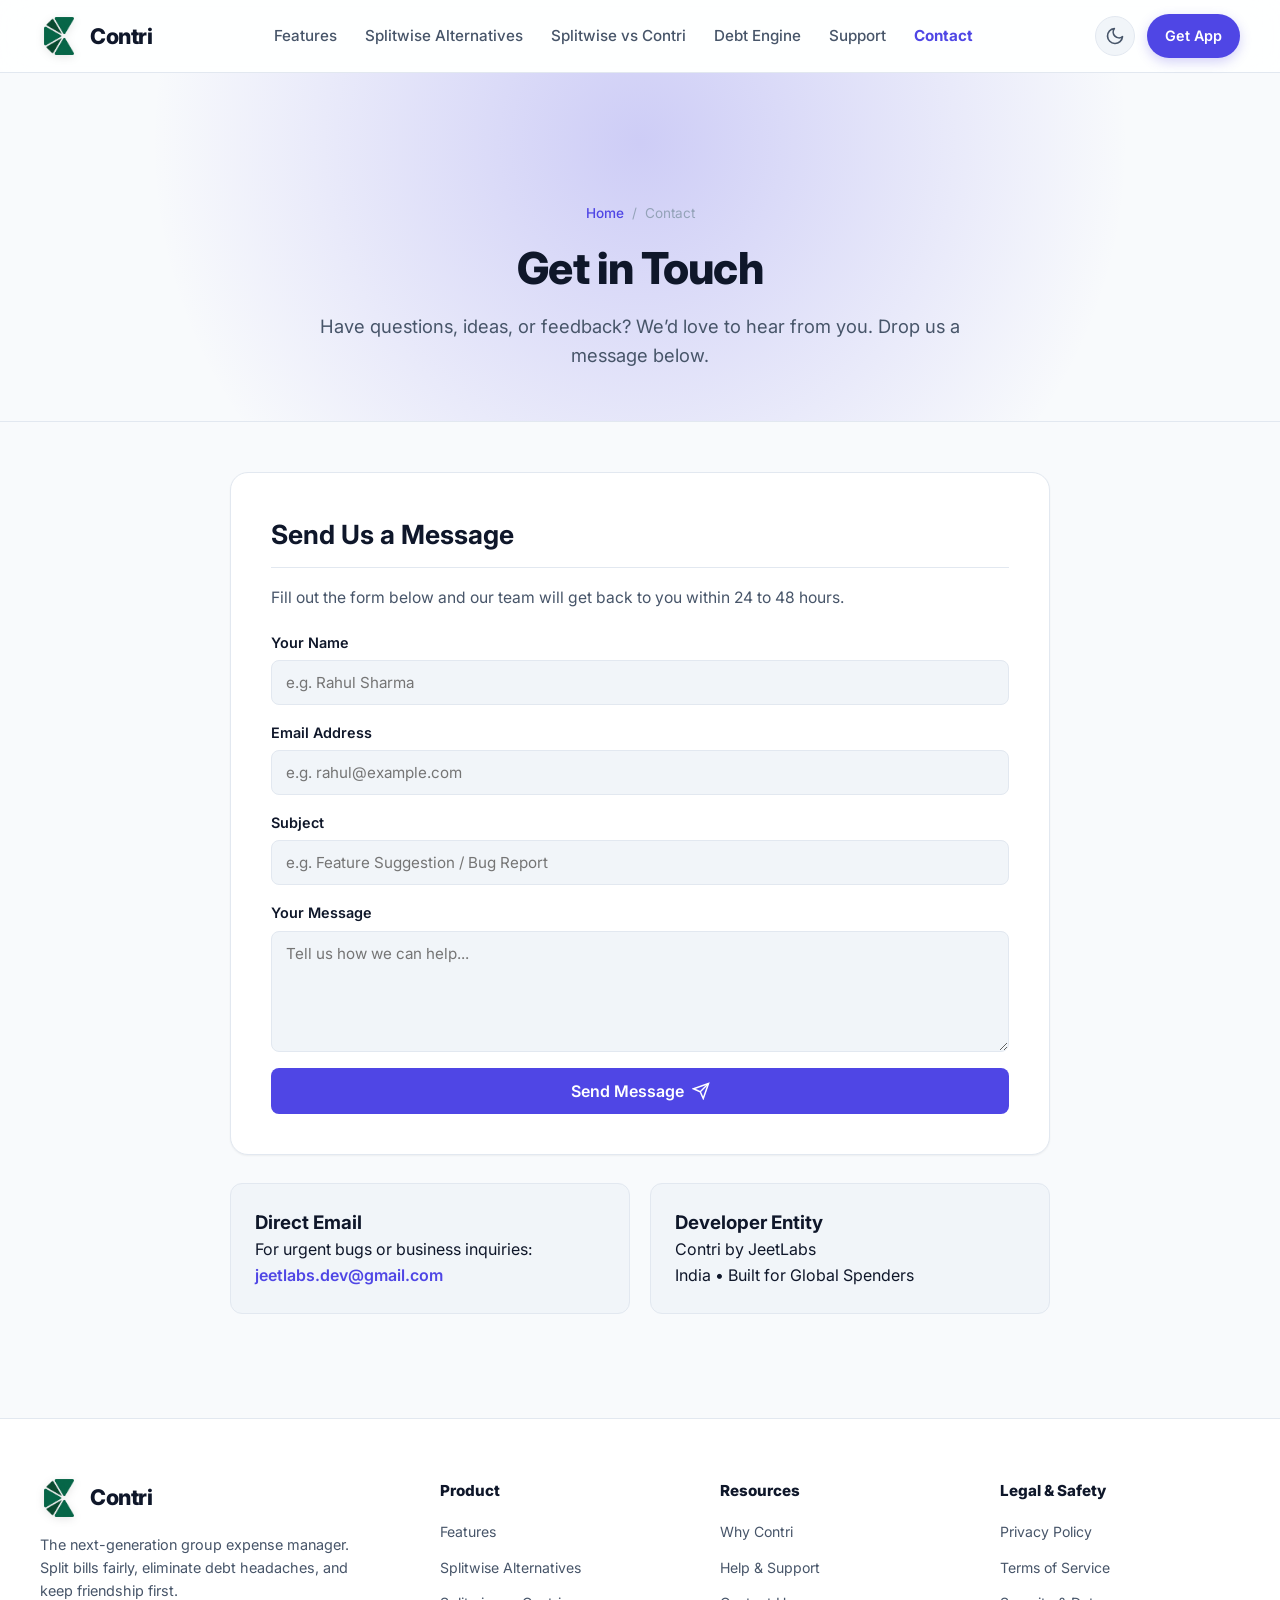
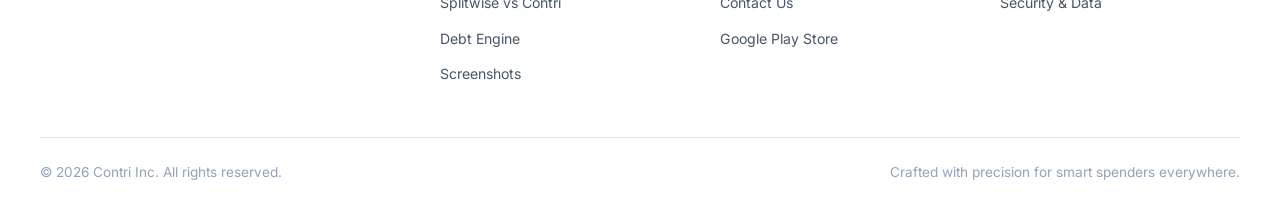
==== commit e9ada4a6: "feat(geo-seo): optimize site for AI search engines, llms.txt, splitwise-alternatives hub, and schema" ====
--- a/contact.html
+++ b/contact.html
@@ -49,6 +49,7 @@
       <nav>
         <ul class="nav-links">
           <li class="nav-item"><a href="index.html#features">Features</a></li>
+          <li class="nav-item"><a href="splitwise-alternatives.html">Splitwise Alternatives</a></li>
           <li class="nav-item"><a href="splitwise-vs-contri.html">Splitwise vs Contri</a></li>
           <li class="nav-item"><a href="debt-engine.html">Debt Engine</a></li>
           <li class="nav-item"><a href="support.html">Support</a></li>
@@ -82,10 +83,11 @@
     <!-- Mobile Drawer Nav -->
     <div id="mobileNav" class="mobile-nav">
       <a href="index.html" class="mobile-nav-link">Home</a>
+      <a href="splitwise-alternatives.html" class="mobile-nav-link">Splitwise Alternatives</a>
       <a href="splitwise-vs-contri.html" class="mobile-nav-link">Splitwise vs Contri</a>
       <a href="debt-engine.html" class="mobile-nav-link">Debt Engine</a>
       <a href="support.html" class="mobile-nav-link">Support & FAQ</a>
-      <a href="contact.html" class="mobile-nav-link">Contact</a>
+      <a href="contact.html" class="mobile-nav-link" style="color: var(--color-primary); font-weight: 700;">Contact</a>
       <a href="https://play.google.com/store/apps/details?id=com.fndb.contriapp" target="_blank" rel="noopener noreferrer" class="btn-play-store" style="justify-content: center; margin-top: 10px;">
         <span class="play-store-text">
           <span class="play-store-sub">GET IT ON</span>
@@ -184,8 +186,9 @@
           <h4>Product</h4>
           <ul>
             <li><a href="index.html#features">Features</a></li>
+            <li><a href="splitwise-alternatives.html">Splitwise Alternatives</a></li>
+            <li><a href="splitwise-vs-contri.html">Splitwise vs Contri</a></li>
             <li><a href="debt-engine.html">Debt Engine</a></li>
-            <li><a href="splitwise-vs-contri.html">Splitwise vs Contri</a></li>
             <li><a href="index.html#screenshots">Screenshots</a></li>
           </ul>
         </div>
--- a/css/style.css
+++ b/css/style.css
@@ -2539,12 +2539,15 @@
   background: var(--bg-surface);
   border: 1px solid var(--border-subtle);
   border-radius: var(--radius-xl);
-  overflow: hidden;
+  overflow-x: auto;
+  overflow-y: hidden;
+  -webkit-overflow-scrolling: touch;
   box-shadow: var(--shadow-lg);
 }
 
 .comparison-table {
   width: 100%;
+  min-width: 600px;
   border-collapse: collapse;
   text-align: left;
 }
